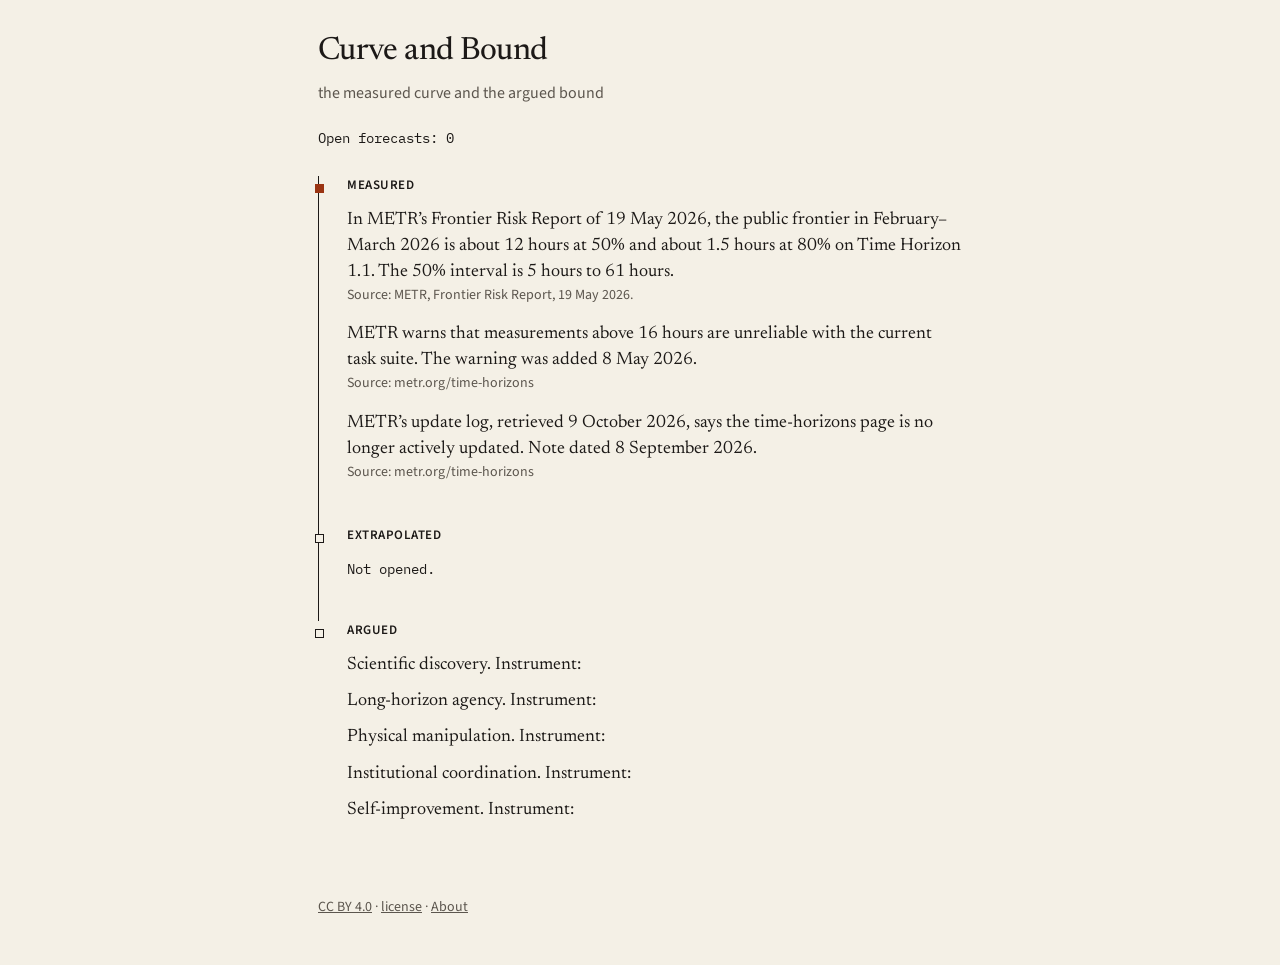
==== index.html @ e011f600 "Publish v0.1: first screen, About, check log." ====
<!DOCTYPE html>
<html lang="en">
<head>
  <meta charset="utf-8">
  <meta name="viewport" content="width=device-width, initial-scale=1">
  <title>Curve and Bound</title>
  <link rel="preconnect" href="https://fonts.googleapis.com">
  <link rel="preconnect" href="https://fonts.gstatic.com" crossorigin>
  <link href="https://fonts.googleapis.com/css2?family=IBM+Plex+Mono&family=Newsreader:opsz,wght@6..72,400;6..72,450&family=Source+Sans+3:wght@400;600&display=swap" rel="stylesheet">
  <link rel="stylesheet" href="styles.css">
</head>
<body>
  <main class="wrap">
    <header>
      <h1>Curve and Bound</h1>
      <p class="subtitle">the measured curve and the argued bound</p>
    </header>
    <p class="count">Open forecasts: 0</p>
    <ol class="ruler">
      <li class="mark measured">
        <h2>Measured</h2>
        <div class="record">
          <p>In METR’s Frontier Risk Report of 19 May 2026, the public frontier in February–March 2026 is about 12 hours at 50% and about 1.5 hours at 80% on Time Horizon 1.1. The 50% interval is 5 hours to 61 hours.</p>
          <p class="source">Source: METR, Frontier Risk Report, 19 May 2026.</p>
        </div>
        <div class="record">
          <p>METR warns that measurements above 16 hours are unreliable with the current task suite. The warning was added 8 May 2026.</p>
          <p class="source">Source: metr.org/time-horizons</p>
        </div>
        <div class="record">
          <p>METR’s update log, retrieved 9 October 2026, says the time-horizons page is no longer actively updated. Note dated 8 September 2026.</p>
          <p class="source">Source: metr.org/time-horizons</p>
        </div>
      </li>
      <li class="mark">
        <h2>Extrapolated</h2>
        <p class="mono">Not opened.</p>
      </li>
      <li class="mark">
        <h2>Argued</h2>
        <p class="domain">Scientific discovery. Instrument: <span class="blank"></span></p>
        <p class="domain">Long-horizon agency. Instrument: <span class="blank"></span></p>
        <p class="domain">Physical manipulation. Instrument: <span class="blank"></span></p>
        <p class="domain">Institutional coordination. Instrument: <span class="blank"></span></p>
        <p class="domain">Self-improvement. Instrument: <span class="blank"></span></p>
      </li>
    </ol>
    <footer>
      <a href="https://creativecommons.org/licenses/by/4.0/">CC BY 4.0</a>
      · <a href="https://creativecommons.org/licenses/by/4.0/">license</a>
      · <a href="about.html">About</a>
    </footer>
  </main>
</body>
</html>
---- styles.css ----
:root {
  --paper: #f4f0e6;
  --ink: #1c1917;
  --ink-2: #5c564e;
  --accent: #9a3412;
  --serif: "Newsreader", Georgia, serif;
  --sans: "Source Sans 3", sans-serif;
  --mono: "IBM Plex Mono", ui-monospace, monospace;
}

* { box-sizing: border-box; }

html { background: var(--paper); }

body {
  margin: 0;
  background: var(--paper);
  color: var(--ink);
  font-family: var(--serif);
  font-size: 18px;
  line-height: 1.45;
}

.wrap {
  max-width: 38em;
  margin: 0 auto;
  padding: 28px 20px 48px;
}

header h1 {
  margin: 0;
  font-weight: 450;
  font-size: 32px;
  letter-spacing: -0.02em;
}

.page-title {
  font-size: 28px;
}

.subtitle {
  margin: 8px 0 0;
  color: var(--ink-2);
  font-family: var(--sans);
  font-size: 16px;
}

.count {
  margin: 22px 0 28px;
  font-family: var(--mono);
  font-size: 14px;
}

.ruler { margin: 0; padding: 0; list-style: none; }

.mark {
  position: relative;
  margin: 0;
  padding: 0 0 28px 28px;
  border-left: 1px solid var(--ink);
}

.mark:last-child { border-left-color: transparent; }

.mark::before {
  content: "";
  position: absolute;
  left: -4px;
  top: 8px;
  width: 7px;
  height: 7px;
  background: var(--paper);
  border: 1px solid var(--ink);
}

.mark.measured::before {
  background: var(--accent);
  border-color: var(--accent);
}

.mark h2 {
  margin: 0 0 12px;
  font-family: var(--sans);
  font-size: 13px;
  font-weight: 600;
  letter-spacing: 0.04em;
  text-transform: uppercase;
}

.record { margin: 0 0 16px; }

.record p { margin: 0; }

.source {
  margin: 4px 0 0;
  color: var(--ink-2);
  font-family: var(--sans);
  font-size: 14px;
}

.mono, .blank, .credit {
  font-family: var(--mono);
  font-size: 14px;
}

.domain { margin: 0 0 10px; }

.blank { color: var(--ink); }

a { color: inherit; }

footer {
  margin-top: 36px;
  color: var(--ink-2);
  font-family: var(--sans);
  font-size: 14px;
}

footer a { color: var(--ink-2); }

.credit {
  margin: 20px 0;
  padding: 12px 0;
  border-top: 1px solid var(--ink);
  border-bottom: 1px solid var(--ink);
}

h2.section {
  margin: 28px 0 8px;
  font-family: var(--sans);
  font-size: 13px;
  font-weight: 600;
  letter-spacing: 0.04em;
  text-transform: uppercase;
}

.log { list-style: none; margin: 20px 0 0; padding: 0; }

.log li { margin: 0 0 18px; }

.log time {
  display: block;
  font-family: var(--mono);
  font-size: 14px;
  margin-bottom: 4px;
}
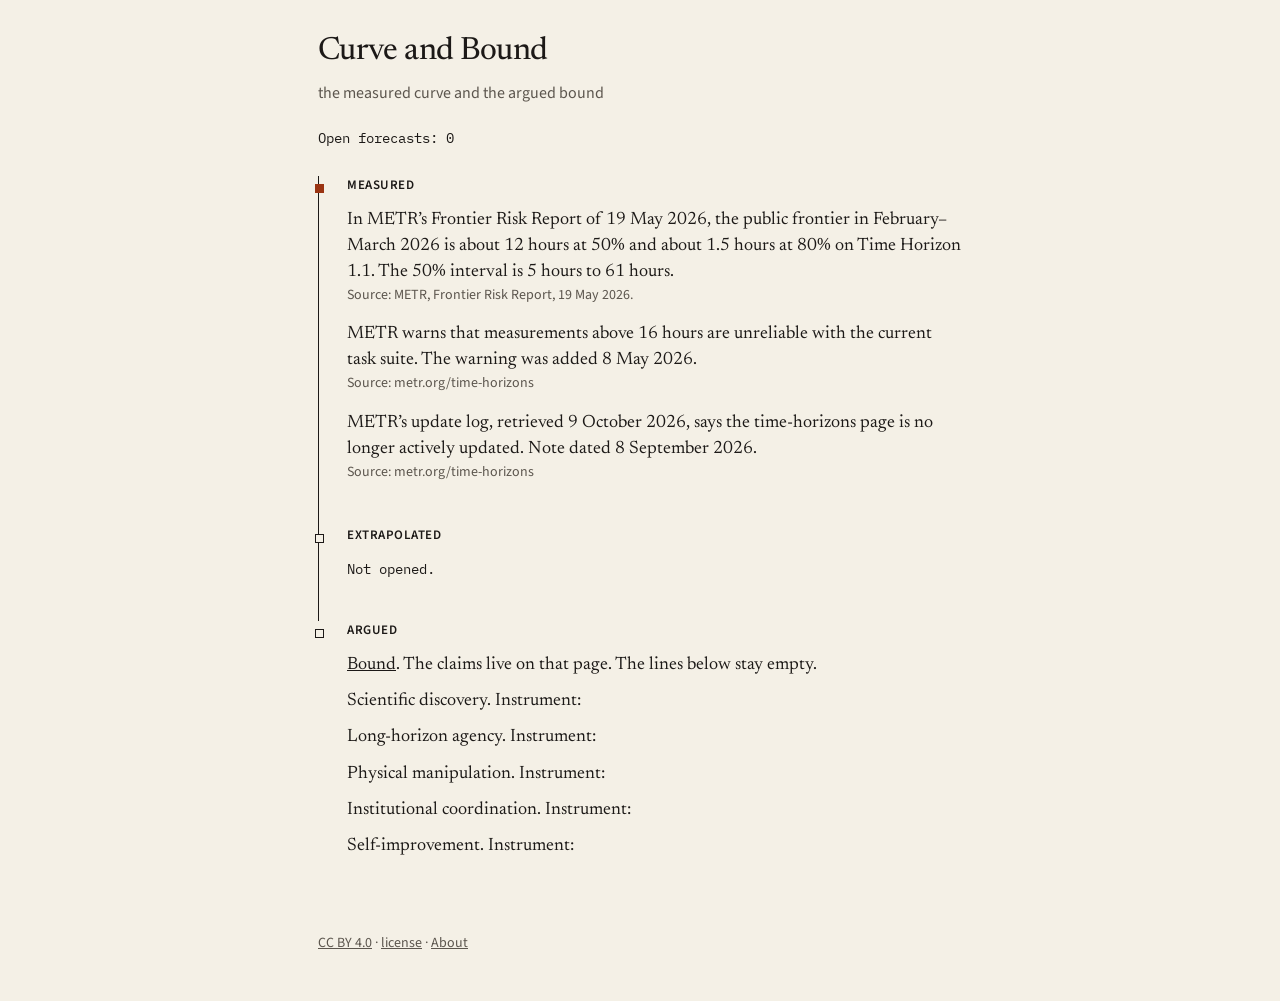
==== commit 1976d8e0: "Issue Bound, v0.2. Not a correction. Open forecasts remain 0." ====
--- a/index.html
+++ b/index.html
@@ -38,6 +38,7 @@
       </li>
       <li class="mark">
         <h2>Argued</h2>
+        <p class="domain"><a href="bound.html">Bound</a>. The claims live on that page. The lines below stay empty.</p>
         <p class="domain">Scientific discovery. Instrument: <span class="blank"></span></p>
         <p class="domain">Long-horizon agency. Instrument: <span class="blank"></span></p>
         <p class="domain">Physical manipulation. Instrument: <span class="blank"></span></p>
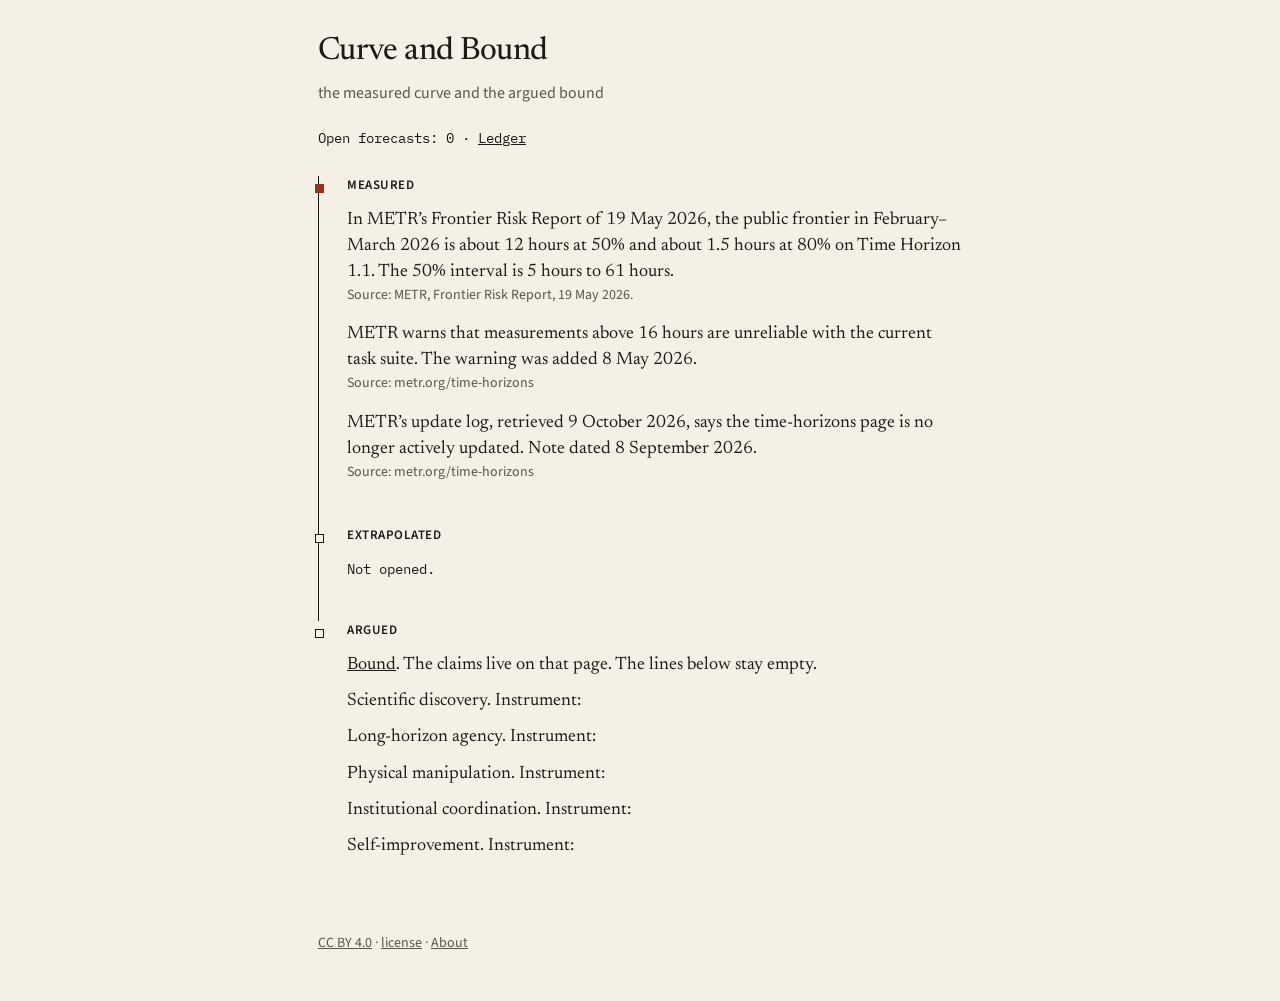
==== commit bc9853b9: "Issue the ledger, v0.4. Not a correction. Open forecasts remain 0." ====
--- a/index.html
+++ b/index.html
@@ -15,7 +15,7 @@
       <h1>Curve and Bound</h1>
       <p class="subtitle">the measured curve and the argued bound</p>
     </header>
-    <p class="count">Open forecasts: 0</p>
+    <p class="count">Open forecasts: 0 · <a href="ledger.html">Ledger</a></p>
     <ol class="ruler">
       <li class="mark measured">
         <h2>Measured</h2>
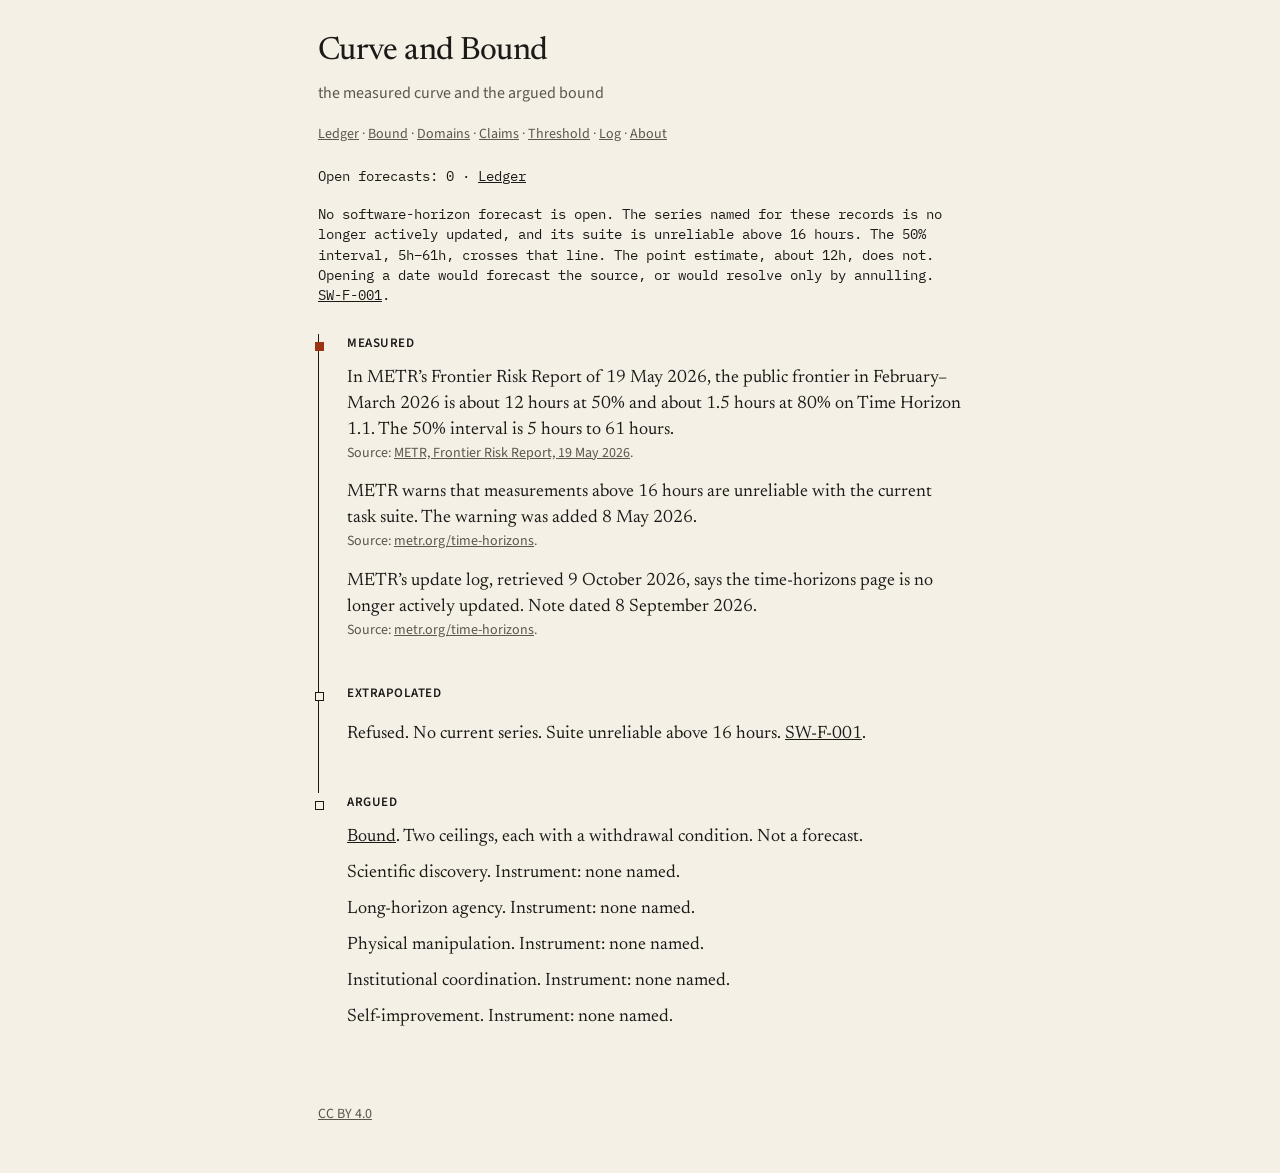
==== commit 91186820: "Publication v0.6: state why no forecast is open, link sources, split versions." ====
--- a/index.html
+++ b/index.html
@@ -14,42 +14,42 @@
     <header>
       <h1>Curve and Bound</h1>
       <p class="subtitle">the measured curve and the argued bound</p>
+      <p class="nav"><a href="ledger.html">Ledger</a> · <a href="bound.html">Bound</a> · <a href="domains.html">Domains</a> · <a href="claim-classes.html">Claims</a> · <a href="opening-threshold.html">Threshold</a> · <a href="check-log.html">Log</a> · <a href="about.html">About</a></p>
     </header>
     <p class="count">Open forecasts: 0 · <a href="ledger.html">Ledger</a></p>
+    <p class="finding">No software-horizon forecast is open. The series named for these records is no longer actively updated, and its suite is unreliable above 16 hours. The 50% interval, 5h–61h, crosses that line. The point estimate, about 12h, does not. Opening a date would forecast the source, or would resolve only by annulling. <a href="ledger.html">SW-F-001</a>.</p>
     <ol class="ruler">
       <li class="mark measured">
         <h2>Measured</h2>
         <div class="record">
           <p>In METR’s Frontier Risk Report of 19 May 2026, the public frontier in February–March 2026 is about 12 hours at 50% and about 1.5 hours at 80% on Time Horizon 1.1. The 50% interval is 5 hours to 61 hours.</p>
-          <p class="source">Source: METR, Frontier Risk Report, 19 May 2026.</p>
+          <p class="source">Source: <a href="https://www.metr.org/frontier-risk-report">METR, Frontier Risk Report, 19 May 2026</a>.</p>
         </div>
         <div class="record">
           <p>METR warns that measurements above 16 hours are unreliable with the current task suite. The warning was added 8 May 2026.</p>
-          <p class="source">Source: metr.org/time-horizons</p>
+          <p class="source">Source: <a href="https://metr.org/time-horizons/">metr.org/time-horizons</a>.</p>
         </div>
         <div class="record">
           <p>METR’s update log, retrieved 9 October 2026, says the time-horizons page is no longer actively updated. Note dated 8 September 2026.</p>
-          <p class="source">Source: metr.org/time-horizons</p>
+          <p class="source">Source: <a href="https://metr.org/time-horizons/">metr.org/time-horizons</a>.</p>
         </div>
       </li>
       <li class="mark">
         <h2>Extrapolated</h2>
-        <p class="mono">Not opened.</p>
+        <p>Refused. No current series. Suite unreliable above 16 hours. <a href="ledger.html">SW-F-001</a>.</p>
       </li>
       <li class="mark">
         <h2>Argued</h2>
-        <p class="domain"><a href="bound.html">Bound</a>. The claims live on that page. The lines below stay empty.</p>
-        <p class="domain">Scientific discovery. Instrument: <span class="blank"></span></p>
-        <p class="domain">Long-horizon agency. Instrument: <span class="blank"></span></p>
-        <p class="domain">Physical manipulation. Instrument: <span class="blank"></span></p>
-        <p class="domain">Institutional coordination. Instrument: <span class="blank"></span></p>
-        <p class="domain">Self-improvement. Instrument: <span class="blank"></span></p>
+        <p class="domain"><a href="bound.html">Bound</a>. Two ceilings, each with a withdrawal condition. Not a forecast.</p>
+        <p class="domain">Scientific discovery. Instrument: none named.</p>
+        <p class="domain">Long-horizon agency. Instrument: none named.</p>
+        <p class="domain">Physical manipulation. Instrument: none named.</p>
+        <p class="domain">Institutional coordination. Instrument: none named.</p>
+        <p class="domain">Self-improvement. Instrument: none named.</p>
       </li>
     </ol>
     <footer>
       <a href="https://creativecommons.org/licenses/by/4.0/">CC BY 4.0</a>
-      · <a href="https://creativecommons.org/licenses/by/4.0/">license</a>
-      · <a href="about.html">About</a>
     </footer>
   </main>
 </body>
--- a/styles.css
+++ b/styles.css
@@ -45,10 +45,26 @@
   font-size: 16px;
 }
 
+.nav {
+  margin: 18px 0 0;
+  color: var(--ink-2);
+  font-family: var(--sans);
+  font-size: 14px;
+}
+
+.nav a { color: var(--ink-2); }
+
 .count {
-  margin: 22px 0 28px;
+  margin: 22px 0 0;
   font-family: var(--mono);
   font-size: 14px;
+}
+
+.finding {
+  margin: 18px 0 28px;
+  font-family: var(--mono);
+  font-size: 14px;
+  line-height: 1.45;
 }
 
 .ruler { margin: 0; padding: 0; list-style: none; }
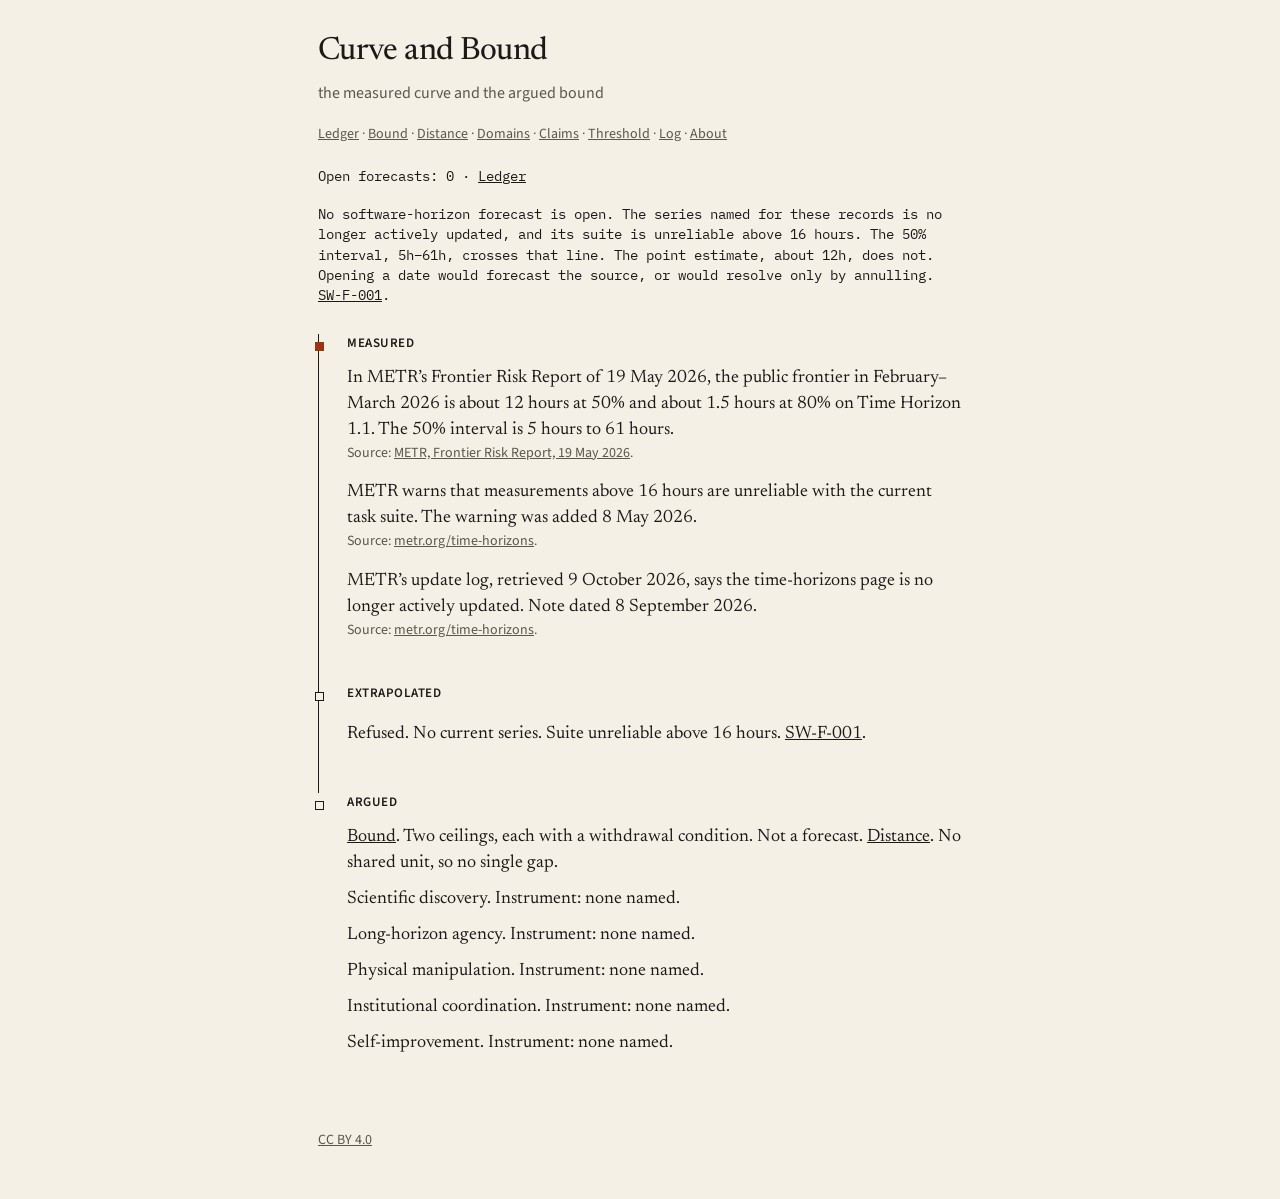
==== commit bffe71f5: "Issue Distance, v0.7. No shared unit, so no single gap and no date." ====
--- a/index.html
+++ b/index.html
@@ -14,7 +14,7 @@
     <header>
       <h1>Curve and Bound</h1>
       <p class="subtitle">the measured curve and the argued bound</p>
-      <p class="nav"><a href="ledger.html">Ledger</a> · <a href="bound.html">Bound</a> · <a href="domains.html">Domains</a> · <a href="claim-classes.html">Claims</a> · <a href="opening-threshold.html">Threshold</a> · <a href="check-log.html">Log</a> · <a href="about.html">About</a></p>
+      <p class="nav"><a href="ledger.html">Ledger</a> · <a href="bound.html">Bound</a> · <a href="distance.html">Distance</a> · <a href="domains.html">Domains</a> · <a href="claim-classes.html">Claims</a> · <a href="opening-threshold.html">Threshold</a> · <a href="check-log.html">Log</a> · <a href="about.html">About</a></p>
     </header>
     <p class="count">Open forecasts: 0 · <a href="ledger.html">Ledger</a></p>
     <p class="finding">No software-horizon forecast is open. The series named for these records is no longer actively updated, and its suite is unreliable above 16 hours. The 50% interval, 5h–61h, crosses that line. The point estimate, about 12h, does not. Opening a date would forecast the source, or would resolve only by annulling. <a href="ledger.html">SW-F-001</a>.</p>
@@ -40,7 +40,7 @@
       </li>
       <li class="mark">
         <h2>Argued</h2>
-        <p class="domain"><a href="bound.html">Bound</a>. Two ceilings, each with a withdrawal condition. Not a forecast.</p>
+        <p class="domain"><a href="bound.html">Bound</a>. Two ceilings, each with a withdrawal condition. Not a forecast. <a href="distance.html">Distance</a>. No shared unit, so no single gap.</p>
         <p class="domain">Scientific discovery. Instrument: none named.</p>
         <p class="domain">Long-horizon agency. Instrument: none named.</p>
         <p class="domain">Physical manipulation. Instrument: none named.</p>
